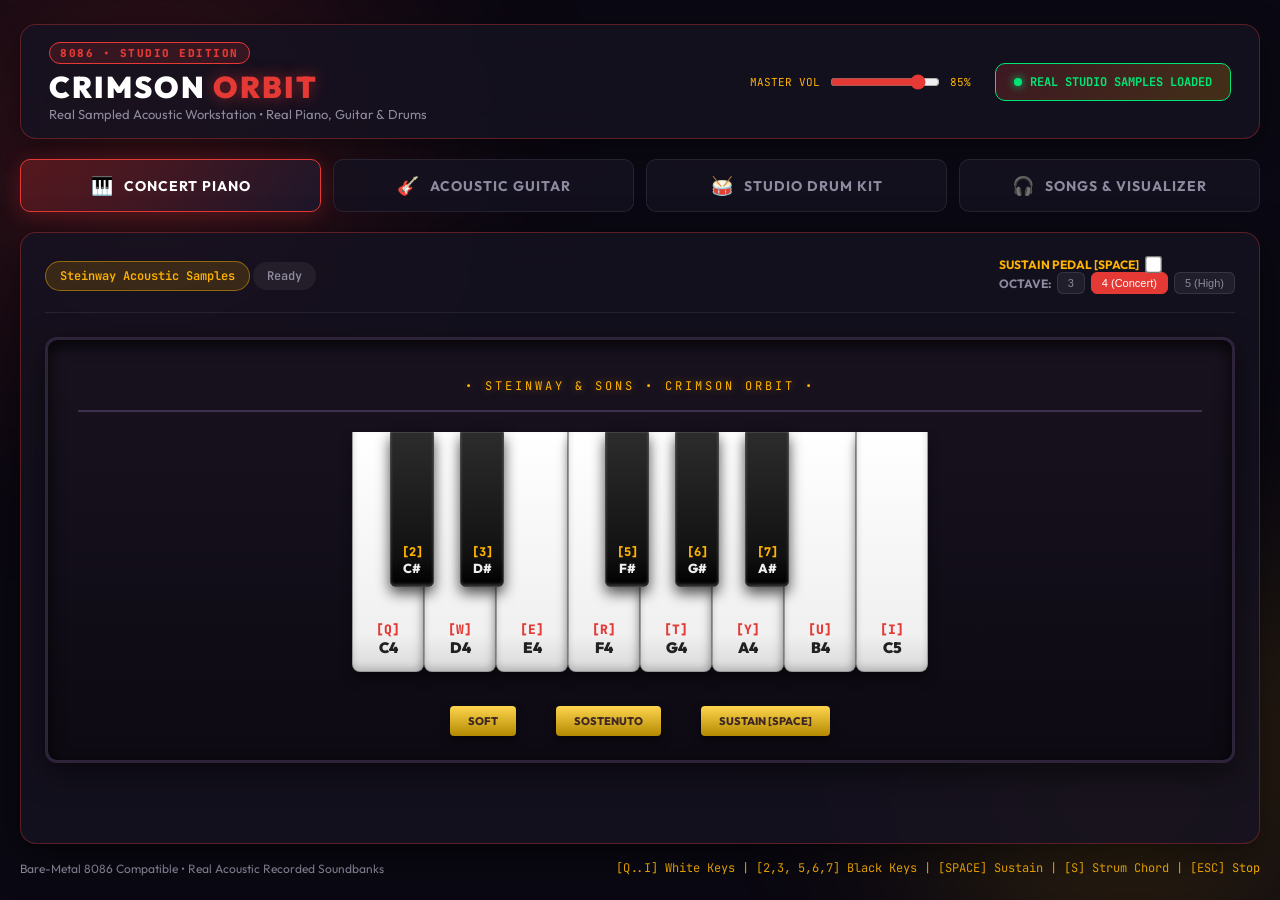
==== Builds/CrimsonOrbit_RealStudio_Standalone.html @ bcd60507 "Initial commit: Crimson Orbit Musical Band (emu8086 + Real Sound Studio)" ====
<!DOCTYPE html>
<html lang="en">
<head>
    <meta charset="UTF-8">
    <meta name="viewport" content="width=device-width, initial-scale=1.0">
    <title>CRIMSON ORBIT :: Real Studio Audio Workstation</title>
    <meta name="description" content="Bare-Metal 8086 & Studio Acoustic Workstation featuring real recorded piano, acoustic guitar, and drum kit samples.">
    <!-- Google Fonts -->
    <link rel="preconnect" href="https://fonts.googleapis.com">
    <link rel="preconnect" href="https://fonts.gstatic.com" crossorigin>
    <link href="https://fonts.googleapis.com/css2?family=Outfit:wght@300;400;600;700;900&family=JetBrains+Mono:wght@400;600;800&display=swap" rel="stylesheet">
    <style>
/* ==============================================================================
   CRIMSON ORBIT :: STUDIO WORKSTATION CSS
   Rich Glassmorphism, 3D Instrument Physics, Dynamic Animations
   ============================================================================== */

:root {
    --bg-main: #0a0812;
    --bg-card: rgba(22, 18, 32, 0.85);
    --bg-card-hover: rgba(30, 24, 44, 0.95);
    --border-color: rgba(229, 57, 53, 0.35);
    --border-gold: rgba(255, 179, 0, 0.45);
    --crimson: #e53935;
    --crimson-glow: rgba(229, 57, 53, 0.5);
    --gold: #ffb300;
    --gold-glow: rgba(255, 179, 0, 0.45);
    --cyan: #00e5ff;
    --text-main: #f5f5f7;
    --text-muted: #8e8a9f;
    --radius-lg: 16px;
    --radius-md: 10px;
    --radius-sm: 6px;
    --font-ui: 'Outfit', -apple-system, BlinkMacSystemFont, sans-serif;
    --font-mono: 'JetBrains Mono', monospace;
}

* {
    margin: 0;
    padding: 0;
    box-sizing: border-box;
    -webkit-user-select: none;
    user-select: none;
}

body {
    background-color: var(--bg-main);
    color: var(--text-main);
    font-family: var(--font-ui);
    min-height: 100vh;
    overflow-x: hidden;
    position: relative;
}

/* Ambient Background Glows */
.ambient-glow {
    position: fixed;
    border-radius: 50%;
    filter: blur(120px);
    pointer-events: none;
    z-index: 0;
    opacity: 0.35;
}
.glow-1 {
    width: 600px;
    height: 600px;
    background: radial-gradient(circle, #e53935, transparent 70%);
    top: -150px;
    left: -150px;
}
.glow-2 {
    width: 500px;
    height: 500px;
    background: radial-gradient(circle, #ffb300, transparent 70%);
    bottom: -100px;
    right: -100px;
}

/* Main Container */
.app-container {
    position: relative;
    z-index: 1;
    max-width: 1280px;
    margin: 0 auto;
    padding: 24px 20px;
    display: flex;
    flex-direction: column;
    min-height: 100vh;
}

/* Header */
.studio-header {
    display: flex;
    justify-content: space-between;
    align-items: center;
    background: var(--bg-card);
    backdrop-filter: blur(16px);
    border: 1px solid var(--border-color);
    border-radius: var(--radius-lg);
    padding: 16px 28px;
    box-shadow: 0 8px 32px rgba(0, 0, 0, 0.4);
    margin-bottom: 20px;
}

.brand-badge {
    display: inline-block;
    background: rgba(229, 57, 53, 0.15);
    color: var(--crimson);
    border: 1px solid var(--crimson);
    font-family: var(--font-mono);
    font-size: 11px;
    font-weight: 800;
    padding: 3px 10px;
    border-radius: 20px;
    letter-spacing: 1.5px;
    margin-bottom: 4px;
}

.main-title {
    font-size: 30px;
    font-weight: 900;
    letter-spacing: 2px;
    color: #fff;
}

.accent-title {
    color: var(--crimson);
    text-shadow: 0 0 15px var(--crimson-glow);
}

.subtitle {
    font-size: 13px;
    color: var(--text-muted);
    font-weight: 400;
}

.header-controls {
    display: flex;
    align-items: center;
    gap: 24px;
}

.volume-control {
    display: flex;
    align-items: center;
    gap: 10px;
    font-family: var(--font-mono);
    font-size: 11px;
    color: var(--gold);
}

.volume-control input[type="range"] {
    accent-color: var(--crimson);
    cursor: pointer;
    width: 110px;
}

.init-audio-btn {
    background: linear-gradient(135deg, rgba(229,57,53,0.2), rgba(255,179,0,0.2));
    border: 1px solid var(--gold);
    color: var(--gold);
    padding: 10px 18px;
    border-radius: var(--radius-md);
    font-family: var(--font-mono);
    font-size: 12px;
    font-weight: 700;
    cursor: pointer;
    display: flex;
    align-items: center;
    gap: 8px;
    transition: all 0.2s ease;
}

.init-audio-btn:hover {
    background: var(--gold);
    color: #000;
    box-shadow: 0 0 15px var(--gold-glow);
}

.btn-dot {
    width: 8px;
    height: 8px;
    border-radius: 50%;
    background: #00e676;
    box-shadow: 0 0 8px #00e676;
}

/* Nav Tabs */
.instrument-nav {
    display: flex;
    gap: 12px;
    margin-bottom: 20px;
}

.nav-tab {
    flex: 1;
    background: var(--bg-card);
    backdrop-filter: blur(12px);
    border: 1px solid rgba(255, 255, 255, 0.08);
    border-radius: var(--radius-md);
    padding: 14px 16px;
    color: var(--text-muted);
    font-family: var(--font-ui);
    font-size: 14px;
    font-weight: 700;
    letter-spacing: 1px;
    cursor: pointer;
    display: flex;
    align-items: center;
    justify-content: center;
    gap: 10px;
    transition: all 0.25s cubic-bezier(0.2, 0.8, 0.2, 1);
}

.nav-tab:hover {
    background: var(--bg-card-hover);
    color: #fff;
    border-color: rgba(229, 57, 53, 0.4);
    transform: translateY(-2px);
}

.nav-tab.active {
    background: linear-gradient(135deg, rgba(229, 57, 53, 0.25), rgba(30, 24, 44, 0.9));
    color: #fff;
    border-color: var(--crimson);
    box-shadow: 0 4px 20px rgba(229, 57, 53, 0.25);
}

.tab-icon {
    font-size: 18px;
}

/* Viewport Stage */
.viewport-stage {
    flex: 1;
    background: var(--bg-card);
    backdrop-filter: blur(20px);
    border: 1px solid var(--border-color);
    border-radius: var(--radius-lg);
    padding: 24px;
    box-shadow: 0 12px 40px rgba(0, 0, 0, 0.5);
    display: flex;
    flex-direction: column;
}

.instrument-view {
    display: none;
    flex-direction: column;
    height: 100%;
    animation: fadeIn 0.3s ease;
}

.instrument-view.active {
    display: flex;
}

@keyframes fadeIn {
    from { opacity: 0; transform: translateY(6px); }
    to { opacity: 1; transform: translateY(0); }
}

/* Toolbars */
.instrument-toolbar {
    display: flex;
    justify-content: space-between;
    align-items: center;
    padding-bottom: 18px;
    border-bottom: 1px solid rgba(255, 255, 255, 0.08);
    margin-bottom: 24px;
}

.badge {
    display: inline-block;
    padding: 6px 14px;
    border-radius: 20px;
    font-size: 12px;
    font-weight: 600;
    font-family: var(--font-mono);
    background: rgba(255, 255, 255, 0.06);
    color: var(--text-muted);
}

.badge-accent {
    background: rgba(255, 179, 0, 0.15);
    color: var(--gold);
    border: 1px solid var(--border-gold);
}

.toggle-wrap {
    display: flex;
    align-items: center;
    gap: 8px;
    font-size: 12px;
    font-weight: 700;
    color: var(--gold);
    cursor: pointer;
}

.custom-toggle {
    accent-color: var(--gold);
    transform: scale(1.3);
    cursor: pointer;
}

.octave-selector {
    display: flex;
    align-items: center;
    gap: 6px;
    font-size: 12px;
    font-weight: 700;
    color: var(--text-muted);
}

.oct-btn {
    background: rgba(255, 255, 255, 0.06);
    border: 1px solid rgba(255, 255, 255, 0.1);
    color: var(--text-muted);
    padding: 4px 10px;
    border-radius: var(--radius-sm);
    font-size: 11px;
    cursor: pointer;
    transition: all 0.2s;
}

.oct-btn.active {
    background: var(--crimson);
    color: #fff;
    border-color: var(--crimson);
}

/* ==============================================================================
   1. CONCERT GRAND PIANO
   ============================================================================== */
.piano-chassis {
    background: linear-gradient(180deg, #18121f 0%, #0d0a13 100%);
    border: 3px solid #2d243a;
    border-radius: 12px;
    padding: 24px 30px;
    box-shadow: inset 0 6px 16px rgba(0, 0, 0, 0.8), 0 10px 30px rgba(0, 0, 0, 0.5);
    position: relative;
}

.fallboard {
    text-align: center;
    padding: 10px 0 16px 0;
    border-bottom: 2px solid #3d314e;
    margin-bottom: 20px;
}

.gold-crest {
    font-family: var(--font-mono);
    color: var(--gold);
    font-size: 12px;
    letter-spacing: 3px;
    text-shadow: 0 0 10px var(--gold-glow);
}

.keys-bed {
    position: relative;
    display: flex;
    justify-content: center;
    height: 250px;
    padding-bottom: 10px;
}

/* White Keys */
.white-key {
    flex: 1;
    max-width: 72px;
    height: 100%;
    background: linear-gradient(180deg, #ffffff 0%, #f0f0f0 85%, #d9d9d9 100%);
    border: 1px solid #999;
    border-top: none;
    border-radius: 0 0 8px 8px;
    box-shadow: 0 8px 12px rgba(0, 0, 0, 0.4), inset 0 -4px 6px rgba(0,0,0,0.15);
    cursor: pointer;
    position: relative;
    display: flex;
    flex-direction: column;
    justify-content: flex-end;
    align-items: center;
    padding-bottom: 14px;
    transition: transform 0.05s ease, background 0.05s ease, box-shadow 0.05s ease;
    z-index: 1;
}

.white-key:hover {
    background: linear-gradient(180deg, #fff 0%, #fff0f0 100%);
}

.white-key.active, .white-key:active {
    background: linear-gradient(180deg, #ffcdd2 0%, #ef5350 100%);
    box-shadow: 0 2px 4px rgba(0, 0, 0, 0.5), inset 0 2px 8px rgba(0, 0, 0, 0.3);
    transform: translateY(4px);
}

.key-hint {
    font-family: var(--font-mono);
    font-size: 13px;
    font-weight: 800;
    color: var(--crimson);
}

.key-name {
    font-family: var(--font-ui);
    font-size: 15px;
    font-weight: 900;
    color: #212121;
}

/* Black Keys */
.black-key {
    position: absolute;
    width: 44px;
    height: 155px;
    background: linear-gradient(180deg, #2c2c2c 0%, #111111 80%, #000000 100%);
    border: 1px solid #444;
    border-radius: 0 0 5px 5px;
    box-shadow: 0 6px 14px rgba(0, 0, 0, 0.7), inset 0 -2px 3px rgba(255, 255, 255, 0.2);
    cursor: pointer;
    z-index: 2;
    display: flex;
    flex-direction: column;
    justify-content: flex-end;
    align-items: center;
    padding-bottom: 10px;
    transition: transform 0.05s ease, background 0.05s ease;
}

.black-key:hover {
    background: linear-gradient(180deg, #444 0%, #1a1a1a 100%);
}

.black-key.active, .black-key:active {
    background: linear-gradient(180deg, #ffb300 0%, #ff8f00 100%);
    box-shadow: 0 2px 5px rgba(0, 0, 0, 0.8), inset 0 1px 4px rgba(0, 0, 0, 0.5);
    transform: translateY(4px);
}

.black-key.active .bkey-hint,
.black-key.active .bkey-name {
    color: #000;
}

.bkey-hint {
    font-family: var(--font-mono);
    font-size: 12px;
    font-weight: 800;
    color: var(--gold);
}

.bkey-name {
    font-family: var(--font-ui);
    font-size: 13px;
    font-weight: 800;
    color: #eee;
}

/* Absolute positions for 5 black keys */
.bkey-c4s { left: calc(50% - 250px); }
.bkey-d4s { left: calc(50% - 180px); }
.bkey-f4s { left: calc(50% - 35px); }
.bkey-g4s { left: calc(50% + 35px); }
.bkey-a4s { left: calc(50% + 105px); }

.piano-pedals-bar {
    display: flex;
    justify-content: center;
    gap: 40px;
    margin-top: 24px;
}

.pedal {
    background: linear-gradient(180deg, #ffd54f 0%, #b28900 100%);
    border-radius: 4px;
    padding: 8px 18px;
    font-size: 11px;
    font-weight: 800;
    color: #3e2723;
    box-shadow: 0 4px 10px rgba(0, 0, 0, 0.5);
    cursor: pointer;
}

.pedal.active {
    box-shadow: 0 0 15px var(--gold-glow);
    background: #ffecb3;
}

/* ==============================================================================
   2. ACOUSTIC GUITAR
   ============================================================================== */
.guitar-actions {
    display: flex;
    gap: 10px;
}

.strum-btn {
    background: rgba(229, 57, 53, 0.15);
    border: 1px solid var(--crimson);
    color: #fff;
    padding: 8px 14px;
    border-radius: var(--radius-sm);
    font-family: var(--font-mono);
    font-size: 11px;
    font-weight: 700;
    cursor: pointer;
    transition: all 0.2s;
}

.strum-btn:hover {
    background: var(--crimson);
    box-shadow: 0 0 12px var(--crimson-glow);
}

.guitar-fretboard-stage {
    background: #1c1410;
    border: 3px solid #3d2b1f;
    border-radius: 12px;
    padding: 30px;
    position: relative;
    box-shadow: inset 0 4px 20px rgba(0, 0, 0, 0.9);
    min-height: 280px;
    display: flex;
    align-items: center;
    overflow: hidden;
}

.guitar-body-silhouette {
    position: absolute;
    right: -40px;
    width: 320px;
    height: 320px;
    border-radius: 50%;
    background: radial-gradient(circle, #4a2810 0%, #201006 80%);
    opacity: 0.6;
    display: flex;
    align-items: center;
    justify-content: center;
}

.soundhole {
    width: 140px;
    height: 140px;
    background: #000;
    border-radius: 50%;
    border: 6px solid #8d5b2c;
    box-shadow: inset 0 0 25px #000;
}

.fretboard {
    position: relative;
    width: 100%;
    height: 220px;
    background: linear-gradient(180deg, #2b1d14 0%, #1a100a 100%);
    border: 2px solid #543926;
    border-radius: 6px;
    display: flex;
    flex-direction: column;
    justify-content: space-around;
    padding: 10px 0;
}

.nut {
    position: absolute;
    left: 0;
    top: 0;
    bottom: 0;
    width: 12px;
    background: #fdf5e6;
    border-right: 2px solid #9e9e9e;
    box-shadow: 2px 0 6px rgba(0,0,0,0.5);
}

.fret-wire {
    position: absolute;
    top: 0;
    bottom: 0;
    width: 2px;
    background: #9e9e9e;
    box-shadow: 1px 0 3px rgba(0, 0, 0, 0.8);
}
.fw-1 { left: 8%; }
.fw-2 { left: 16%; }
.fw-3 { left: 24%; }
.fw-4 { left: 32%; }
.fw-5 { left: 40%; }
.fw-6 { left: 48%; }
.fw-7 { left: 56%; }
.fw-8 { left: 64%; }
.fw-9 { left: 72%; }
.fw-10 { left: 80%; }
.fw-11 { left: 88%; }
.fw-12 { left: 96%; }

.fret-dot {
    position: absolute;
    width: 10px;
    height: 10px;
    background: #efebe9;
    border-radius: 50%;
    top: calc(50% - 5px);
    left: -5px;
    box-shadow: inset 0 1px 2px rgba(0,0,0,0.4);
}
.double-top { top: 30%; }
.double-bot { top: 70%; }

.string-lane {
    position: relative;
    height: 28px;
    display: flex;
    align-items: center;
    cursor: pointer;
    z-index: 10;
    padding-left: 20px;
}

.string-lane:hover .string-wire {
    box-shadow: 0 0 12px var(--gold);
}

.string-wire {
    position: absolute;
    left: 0;
    right: 0;
    height: 2px;
    background: #e0e0e0;
    box-shadow: 0 1px 3px rgba(0, 0, 0, 0.9);
    transition: transform 0.05s ease;
}

.wire-treble { height: 1.5px; background: #fff; }
.wire-mid { height: 2.2px; background: #d7ccc8; }
.wire-wound { height: 3px; background: #bcaaa4; }
.wire-wound-heavy { height: 4px; background: #a1887f; }

.string-label {
    position: relative;
    z-index: 2;
    background: rgba(0, 0, 0, 0.7);
    padding: 2px 8px;
    border-radius: 4px;
    font-family: var(--font-mono);
    font-size: 11px;
    font-weight: 700;
    color: var(--gold);
    pointer-events: none;
}

.string-lane.vibrating .string-wire {
    animation: stringVibrate 0.1s infinite alternate ease-in-out;
    background: var(--gold);
    box-shadow: 0 0 10px var(--gold-glow);
}

@keyframes stringVibrate {
    from { transform: translateY(-2px); }
    to { transform: translateY(2px); }
}

/* ==============================================================================
   3. STUDIO DRUM KIT
   ============================================================================== */
.drum-stage {
    display: grid;
    grid-template-columns: repeat(3, 1fr);
    grid-template-rows: 150px 180px;
    gap: 20px;
    padding: 10px 0;
}

.drum-pad {
    background: #191624;
    border: 2px solid #332b45;
    border-radius: var(--radius-lg);
    display: flex;
    flex-direction: column;
    align-items: center;
    justify-content: center;
    cursor: pointer;
    position: relative;
    box-shadow: 0 8px 24px rgba(0, 0, 0, 0.4);
    transition: transform 0.05s ease, border-color 0.1s ease;
}

.drum-pad:hover {
    border-color: var(--crimson);
    transform: translateY(-2px);
}

.drum-pad.hit {
    transform: scale(0.96);
    border-color: var(--gold);
    box-shadow: 0 0 25px var(--gold-glow);
}

.cymbal-disc {
    width: 100px;
    height: 100px;
    border-radius: 50%;
    background: radial-gradient(circle, #ffecb3 0%, #ffa000 60%, #8c5b00 100%);
    box-shadow: 0 6px 14px rgba(0, 0, 0, 0.6);
    display: flex;
    align-items: center;
    justify-content: center;
    border: 2px solid #ffd54f;
}

.hihat-pair {
    width: 90px;
    height: 90px;
    border-radius: 50%;
    background: radial-gradient(circle, #e0f7fa 0%, #00acc1 70%, #006064 100%);
    box-shadow: 0 6px 14px rgba(0, 0, 0, 0.6);
    display: flex;
    align-items: center;
    justify-content: center;
    border: 2px solid #80deea;
}

.cymbal-bell {
    width: 22px;
    height: 22px;
    border-radius: 50%;
    background: #fff;
    box-shadow: inset 0 1px 3px rgba(0,0,0,0.5);
}

.drumhead {
    width: 105px;
    height: 105px;
    border-radius: 50%;
    background: radial-gradient(circle, #ffffff 0%, #e0e0e0 70%, #9e9e9e 100%);
    border: 5px solid #424242;
    box-shadow: inset 0 0 15px rgba(0,0,0,0.3);
    display: flex;
    align-items: center;
    justify-content: center;
}

.drumhead-center {
    width: 32px;
    height: 32px;
    border-radius: 50%;
    background: #b0bec5;
}

.snare-head {
    border: 5px solid #d32f2f;
}

.kick-drum {
    grid-column: 2;
    grid-row: 2;
}

.kick-front-head {
    width: 140px;
    height: 140px;
    border-radius: 50%;
    background: radial-gradient(circle, #212121 0%, #000 100%);
    border: 6px solid #e53935;
    box-shadow: 0 8px 25px rgba(229, 57, 53, 0.4), inset 0 0 20px #000;
    display: flex;
    align-items: center;
    justify-content: center;
}

.kick-crest {
    text-align: center;
}

.crest-title {
    display: block;
    font-weight: 900;
    font-size: 13px;
    letter-spacing: 1px;
    color: var(--crimson);
}

.crest-sub {
    font-size: 9px;
    font-family: var(--font-mono);
    color: var(--gold);
}

.pad-caption {
    margin-top: 10px;
    font-family: var(--font-mono);
    font-size: 12px;
    font-weight: 800;
    color: #fff;
}

/* ==============================================================================
   4. SONGS & VISUALIZER
   ============================================================================== */
.songs-grid-layout {
    display: grid;
    grid-template-columns: 1fr 1.2fr;
    gap: 24px;
    height: 100%;
}

.jukebox-panel, .visualizer-panel {
    background: rgba(14, 11, 20, 0.75);
    border: 1px solid rgba(255, 255, 255, 0.08);
    border-radius: var(--radius-md);
    padding: 20px;
    display: flex;
    flex-direction: column;
}

.panel-heading {
    font-size: 18px;
    font-weight: 800;
    color: #fff;
    margin-bottom: 4px;
}

.panel-sub {
    font-size: 12px;
    color: var(--text-muted);
    margin-bottom: 14px;
}

.panel-subheading {
    font-size: 12px;
    font-family: var(--font-mono);
    color: var(--gold);
    margin: 14px 0 8px 0;
}

.song-buttons-list {
    display: flex;
    flex-direction: column;
    gap: 8px;
}

.song-btn {
    background: rgba(255, 255, 255, 0.04);
    border: 1px solid rgba(255, 255, 255, 0.08);
    border-radius: var(--radius-sm);
    padding: 10px 14px;
    display: flex;
    align-items: center;
    cursor: pointer;
    transition: all 0.2s;
    color: var(--text-main);
}

.song-btn:hover {
    background: rgba(229, 57, 53, 0.15);
    border-color: var(--crimson);
}

.song-btn.active {
    background: linear-gradient(90deg, rgba(229, 57, 53, 0.3), transparent);
    border-color: var(--crimson);
}

.song-num {
    font-family: var(--font-mono);
    font-weight: 800;
    color: var(--crimson);
    width: 24px;
}

.song-title-text {
    flex: 1;
    font-weight: 600;
    font-size: 13px;
    text-align: left;
}

.song-tempo {
    font-family: var(--font-mono);
    font-size: 11px;
    color: var(--text-muted);
}

.style-choice-group {
    display: flex;
    gap: 8px;
}

.style-btn {
    flex: 1;
    background: rgba(255, 255, 255, 0.05);
    border: 1px solid rgba(255, 255, 255, 0.1);
    color: var(--text-muted);
    padding: 8px 10px;
    border-radius: var(--radius-sm);
    font-size: 11px;
    font-weight: 700;
    cursor: pointer;
    transition: all 0.2s;
}

.style-btn.active {
    background: var(--gold);
    color: #000;
    border-color: var(--gold);
    box-shadow: 0 0 10px var(--gold-glow);
}

.transport-bar {
    display: flex;
    gap: 12px;
    margin-top: 20px;
}

.transport-btn {
    flex: 1;
    padding: 12px;
    border-radius: var(--radius-sm);
    font-weight: 800;
    font-size: 13px;
    cursor: pointer;
    border: none;
    transition: all 0.2s;
}

.play-btn {
    background: linear-gradient(135deg, #00e676, #00b0ff);
    color: #000;
}

.play-btn:hover {
    box-shadow: 0 0 15px rgba(0, 230, 118, 0.5);
    transform: translateY(-1px);
}

.stop-btn {
    background: rgba(229, 57, 53, 0.2);
    border: 1px solid var(--crimson);
    color: var(--crimson);
}

.stop-btn:hover {
    background: var(--crimson);
    color: #fff;
}

/* Visualizer Canvas & Stats */
.vis-header {
    display: flex;
    justify-content: space-between;
    align-items: center;
    margin-bottom: 14px;
}

#spectrumCanvas {
    width: 100%;
    height: 220px;
    background: #09070e;
    border: 1px solid rgba(255, 255, 255, 0.08);
    border-radius: var(--radius-sm);
    display: block;
}

.vis-hud-stats {
    display: flex;
    gap: 12px;
    margin-top: 14px;
}

.stat-card {
    flex: 1;
    background: rgba(255, 255, 255, 0.03);
    border: 1px solid rgba(255, 255, 255, 0.06);
    border-radius: var(--radius-sm);
    padding: 8px 12px;
}

.stat-label {
    display: block;
    font-family: var(--font-mono);
    font-size: 10px;
    color: var(--text-muted);
}

.stat-val {
    font-family: var(--font-mono);
    font-size: 14px;
    font-weight: 800;
    color: var(--gold);
}

/* Footer */
.studio-footer {
    display: flex;
    justify-content: space-between;
    align-items: center;
    padding-top: 16px;
    margin-top: auto;
    font-size: 12px;
    color: var(--text-muted);
}

.foot-keys-guide {
    font-family: var(--font-mono);
    color: var(--gold);
}

/* Responsive */
@media (max-width: 900px) {
    .songs-grid-layout {
        grid-template-columns: 1fr;
    }
    .drum-stage {
        grid-template-columns: repeat(2, 1fr);
        grid-template-rows: auto;
    }
}

</style>
</head>
<body>
    <!-- Background Ambient Glow -->
    <div class="ambient-glow glow-1"></div>
    <div class="ambient-glow glow-2"></div>

    <div class="app-container">
        <!-- Header -->
        <header class="studio-header">
            <div class="logo-area">
                <div class="brand-badge">8086 &bull; STUDIO EDITION</div>
                <h1 class="main-title">CRIMSON <span class="accent-title">ORBIT</span></h1>
                <p class="subtitle">Real Sampled Acoustic Workstation &bull; Real Piano, Guitar & Drums</p>
            </div>
            <div class="header-controls">
                <div class="volume-control">
                    <label for="masterVolume">MASTER VOL</label>
                    <input type="range" id="masterVolume" min="0" max="100" value="85">
                    <span id="volValue">85%</span>
                </div>
                <button id="audioInitBtn" class="init-audio-btn">
                    <span class="btn-dot"></span> AUDIO ENGINE READY
                </button>
            </div>
        </header>

        <!-- Navigation Tabs -->
        <nav class="instrument-nav" role="tablist">
            <button class="nav-tab active" data-tab="piano" id="tab-piano">
                <span class="tab-icon">&#127929;</span>
                <span class="tab-label">CONCERT PIANO</span>
            </button>
            <button class="nav-tab" data-tab="guitar" id="tab-guitar">
                <span class="tab-icon">&#127928;</span>
                <span class="tab-label">ACOUSTIC GUITAR</span>
            </button>
            <button class="nav-tab" data-tab="drums" id="tab-drums">
                <span class="tab-icon">&#129345;</span>
                <span class="tab-label">STUDIO DRUM KIT</span>
            </button>
            <button class="nav-tab" data-tab="songs" id="tab-songs">
                <span class="tab-icon">&#127911;</span>
                <span class="tab-label">SONGS & VISUALIZER</span>
            </button>
        </nav>

        <!-- Main Workspace Viewports -->
        <main class="viewport-stage">
            <!-- 1. PIANO VIEWPORT -->
            <section id="view-piano" class="instrument-view active">
                <div class="instrument-toolbar">
                    <div class="mode-badges">
                        <span class="badge badge-accent">Steinway Acoustic Samples</span>
                        <span class="badge" id="pianoNoteBadge">Ready</span>
                    </div>
                    <div class="piano-actions">
                        <div class="toggle-wrap">
                            <label for="sustainToggle">SUSTAIN PEDAL [SPACE]</label>
                            <input type="checkbox" id="sustainToggle" class="custom-toggle">
                        </div>
                        <div class="octave-selector">
                            <span>OCTAVE:</span>
                            <button class="oct-btn" data-oct="3">3</button>
                            <button class="oct-btn active" data-oct="4">4 (Concert)</button>
                            <button class="oct-btn" data-oct="5">5 (High)</button>
                        </div>
                    </div>
                </div>

                <!-- 3D Concert Piano Interface -->
                <div class="piano-chassis">
                    <div class="fallboard">
                        <span class="gold-crest">&bull; STEINWAY &amp; SONS &bull; CRIMSON ORBIT &bull;</span>
                    </div>
                    <div class="keys-bed" id="pianoKeyboard">
                        <!-- White Keys -->
                        <div class="white-key" data-note="C4" data-key="Q">
                            <span class="key-hint">[Q]</span>
                            <span class="key-name">C4</span>
                        </div>
                        <div class="white-key" data-note="D4" data-key="W">
                            <span class="key-hint">[W]</span>
                            <span class="key-name">D4</span>
                        </div>
                        <div class="white-key" data-note="E4" data-key="E">
                            <span class="key-hint">[E]</span>
                            <span class="key-name">E4</span>
                        </div>
                        <div class="white-key" data-note="F4" data-key="R">
                            <span class="key-hint">[R]</span>
                            <span class="key-name">F4</span>
                        </div>
                        <div class="white-key" data-note="G4" data-key="T">
                            <span class="key-hint">[T]</span>
                            <span class="key-name">G4</span>
                        </div>
                        <div class="white-key" data-note="A4" data-key="Y">
                            <span class="key-hint">[Y]</span>
                            <span class="key-name">A4</span>
                        </div>
                        <div class="white-key" data-note="B4" data-key="U">
                            <span class="key-hint">[U]</span>
                            <span class="key-name">B4</span>
                        </div>
                        <div class="white-key" data-note="C5" data-key="I">
                            <span class="key-hint">[I]</span>
                            <span class="key-name">C5</span>
                        </div>

                        <!-- Black Keys (Overlaid Absolute) -->
                        <div class="black-key bkey-c4s" data-note="Cs4" data-key="2">
                            <span class="bkey-hint">[2]</span>
                            <span class="bkey-name">C#</span>
                        </div>
                        <div class="black-key bkey-d4s" data-note="Ds4" data-key="3">
                            <span class="bkey-hint">[3]</span>
                            <span class="bkey-name">D#</span>
                        </div>
                        <div class="black-key bkey-f4s" data-note="Fs4" data-key="5">
                            <span class="bkey-hint">[5]</span>
                            <span class="bkey-name">F#</span>
                        </div>
                        <div class="black-key bkey-g4s" data-note="Gs4" data-key="6">
                            <span class="bkey-hint">[6]</span>
                            <span class="bkey-name">G#</span>
                        </div>
                        <div class="black-key bkey-a4s" data-note="As4" data-key="7">
                            <span class="bkey-hint">[7]</span>
                            <span class="bkey-name">A#</span>
                        </div>
                    </div>
                    <div class="piano-pedals-bar">
                        <div class="pedal pedal-soft">SOFT</div>
                        <div class="pedal pedal-sostenuto">SOSTENUTO</div>
                        <div class="pedal pedal-sustain" id="visualSustainPedal">SUSTAIN [SPACE]</div>
                    </div>
                </div>
            </section>

            <!-- 2. GUITAR VIEWPORT -->
            <section id="view-guitar" class="instrument-view">
                <div class="instrument-toolbar">
                    <div class="mode-badges">
                        <span class="badge badge-accent">Martin Acoustic Recorded Samples</span>
                        <span class="badge" id="guitarStatusBadge">Ready</span>
                    </div>
                    <div class="guitar-actions">
                        <button class="strum-btn" id="btnStrumEm">STRUM E MINOR [S]</button>
                        <button class="strum-btn" id="btnStrumG">STRUM G MAJOR</button>
                        <button class="strum-btn" id="btnStrumC">STRUM C MAJOR</button>
                        <button class="strum-btn" id="btnStrumD">STRUM D MAJOR</button>
                    </div>
                </div>

                <!-- Photorealistic Guitar Fretboard -->
                <div class="guitar-fretboard-stage">
                    <div class="guitar-body-silhouette">
                        <div class="soundhole">
                            <div class="rosette"></div>
                        </div>
                    </div>
                    <div class="fretboard">
                        <div class="nut"></div>
                        <!-- Frets -->
                        <div class="fret-wire fw-1"></div>
                        <div class="fret-wire fw-2"></div>
                        <div class="fret-wire fw-3"><span class="fret-dot"></span></div>
                        <div class="fret-wire fw-4"></div>
                        <div class="fret-wire fw-5"><span class="fret-dot"></span></div>
                        <div class="fret-wire fw-6"></div>
                        <div class="fret-wire fw-7"><span class="fret-dot"></span></div>
                        <div class="fret-wire fw-8"></div>
                        <div class="fret-wire fw-9"><span class="fret-dot"></span></div>
                        <div class="fret-wire fw-10"></div>
                        <div class="fret-wire fw-11"></div>
                        <div class="fret-wire fw-12"><span class="fret-dot double-top"></span><span class="fret-dot double-bot"></span></div>

                        <!-- 6 Acoustic Strings -->
                        <div class="string-lane" data-string="1" data-note="E4" data-key="Q">
                            <div class="string-wire wire-treble"></div>
                            <span class="string-label">1 &bull; High E [Q] (329.6 Hz)</span>
                        </div>
                        <div class="string-lane" data-string="2" data-note="B3" data-key="W">
                            <div class="string-wire wire-treble"></div>
                            <span class="string-label">2 &bull; B [W] (246.9 Hz)</span>
                        </div>
                        <div class="string-lane" data-string="3" data-note="G3" data-key="E">
                            <div class="string-wire wire-mid"></div>
                            <span class="string-label">3 &bull; G [E] (196.0 Hz)</span>
                        </div>
                        <div class="string-lane" data-string="4" data-note="D3" data-key="R">
                            <div class="string-wire wire-wound"></div>
                            <span class="string-label">4 &bull; D [R] (146.8 Hz)</span>
                        </div>
                        <div class="string-lane" data-string="5" data-note="A2" data-key="T">
                            <div class="string-wire wire-wound-heavy"></div>
                            <span class="string-label">5 &bull; A [T] (110.0 Hz)</span>
                        </div>
                        <div class="string-lane" data-string="6" data-note="E2" data-key="Y">
                            <div class="string-wire wire-wound-heavy"></div>
                            <span class="string-label">6 &bull; Low E [Y] (82.4 Hz)</span>
                        </div>
                    </div>
                </div>
            </section>

            <!-- 3. DRUMS VIEWPORT -->
            <section id="view-drums" class="instrument-view">
                <div class="instrument-toolbar">
                    <div class="mode-badges">
                        <span class="badge badge-accent">Studio Acoustic Drum Kit</span>
                        <span class="badge" id="drumStatusBadge">Ready</span>
                    </div>
                    <div class="drum-info">
                        <span>Physical Velocity &bull; Multi-Layer Impact Audio</span>
                    </div>
                </div>

                <!-- 3D Stage Drum Kit Layout -->
                <div class="drum-stage">
                    <!-- Crash Cymbal -->
                    <div class="drum-pad cymbal-pad pad-crash" data-sound="crash" data-key="T">
                        <div class="cymbal-disc">
                            <div class="cymbal-bell"></div>
                        </div>
                        <span class="pad-caption">CRASH [T]</span>
                    </div>

                    <!-- Hi-Hat -->
                    <div class="drum-pad cymbal-pad pad-hihat" data-sound="hihat" data-key="E">
                        <div class="hihat-pair">
                            <div class="cymbal-bell"></div>
                        </div>
                        <span class="pad-caption">HI-HAT [E]</span>
                    </div>

                    <!-- Rack Tom 1 -->
                    <div class="drum-pad drum-shell pad-tom1" data-sound="tom1" data-key="R">
                        <div class="drumhead">
                            <div class="drumhead-center"></div>
                        </div>
                        <span class="pad-caption">HIGH TOM [R]</span>
                    </div>

                    <!-- Floor Tom 2 -->
                    <div class="drum-pad drum-shell pad-tom2" data-sound="tom2" data-key="U">
                        <div class="drumhead">
                            <div class="drumhead-center"></div>
                        </div>
                        <span class="pad-caption">LOW TOM [U]</span>
                    </div>

                    <!-- Snare Drum -->
                    <div class="drum-pad drum-shell pad-snare" data-sound="snare" data-key="W">
                        <div class="drumhead snare-head">
                            <div class="snare-strainer"></div>
                        </div>
                        <span class="pad-caption">SNARE [W]</span>
                    </div>

                    <!-- 22" Bass Kick Drum -->
                    <div class="drum-pad kick-drum pad-kick" data-sound="kick" data-key="Q">
                        <div class="kick-front-head">
                            <div class="kick-crest">
                                <span class="crest-title">CRIMSON ORBIT</span>
                                <span class="crest-sub">CUSTOM 22"</span>
                            </div>
                        </div>
                        <span class="pad-caption">KICK DRUM [Q]</span>
                    </div>
                </div>
            </section>

            <!-- 4. SONGS & VISUALIZER VIEWPORT -->
            <section id="view-songs" class="instrument-view">
                <div class="songs-grid-layout">
                    <!-- Left: Song Jukebox Selection -->
                    <div class="jukebox-panel">
                        <h2 class="panel-heading">SONG REPERTOIRE</h2>
                        <p class="panel-sub">Select a classical composition to play:</p>
                        <div class="song-buttons-list">
                            <button class="song-btn active" data-song="happyBirthday">
                                <span class="song-num">1</span>
                                <span class="song-title-text">Happy Birthday</span>
                                <span class="song-tempo">110 BPM</span>
                            </button>
                            <button class="song-btn" data-song="twinkleTwinkle">
                                <span class="song-num">2</span>
                                <span class="song-title-text">Twinkle Twinkle Little Star</span>
                                <span class="song-tempo">95 BPM</span>
                            </button>
                            <button class="song-btn" data-song="odeToJoy">
                                <span class="song-num">3</span>
                                <span class="song-title-text">Ode to Joy (Beethoven)</span>
                                <span class="song-tempo">120 BPM</span>
                            </button>
                            <button class="song-btn" data-song="jingleBells">
                                <span class="song-num">4</span>
                                <span class="song-title-text">Jingle Bells</span>
                                <span class="song-tempo">130 BPM</span>
                            </button>
                            <button class="song-btn" data-song="maryLamb">
                                <span class="song-num">5</span>
                                <span class="song-title-text">Mary Had a Little Lamb</span>
                                <span class="song-tempo">105 BPM</span>
                            </button>
                            <button class="song-btn" data-song="londonBridge">
                                <span class="song-num">6</span>
                                <span class="song-title-text">London Bridge Is Falling Down</span>
                                <span class="song-tempo">115 BPM</span>
                            </button>
                        </div>

                        <!-- Style Choice -->
                        <h3 class="panel-subheading">SELECT INSTRUMENT STYLE:</h3>
                        <div class="style-choice-group">
                            <button class="style-btn active" data-style="piano">&#127929; Real Grand Piano</button>
                            <button class="style-btn" data-style="guitar">&#127928; Real Acoustic Guitar</button>
                            <button class="style-btn" data-style="drums">&#129345; Studio Drums Groove</button>
                        </div>

                        <!-- Transport Controls -->
                        <div class="transport-bar">
                            <button id="btnPlaySong" class="transport-btn play-btn">&#9658; PLAY</button>
                            <button id="btnStopSong" class="transport-btn stop-btn">&#9632; STOP [ESC]</button>
                        </div>
                    </div>

                    <!-- Right: Audio Spectrum Visualizer -->
                    <div class="visualizer-panel">
                        <div class="vis-header">
                            <h2 class="panel-heading">REAL-TIME SPECTRUM EQUALIZER</h2>
                            <span class="badge" id="visLiveHz">0 Hz &bull; Idle</span>
                        </div>
                        <canvas id="spectrumCanvas" width="600" height="260"></canvas>
                        <div class="vis-hud-stats">
                            <div class="stat-card">
                                <span class="stat-label">NOTE PLAYING</span>
                                <span class="stat-val" id="statNoteName">--</span>
                            </div>
                            <div class="stat-card">
                                <span class="stat-label">HERTZ (Hz)</span>
                                <span class="stat-val" id="statHz">--</span>
                            </div>
                            <div class="stat-card">
                                <span class="stat-label">AUDIO ENGINE</span>
                                <span class="stat-val" id="statEngine">WebAudio PCM 44.1kHz</span>
                            </div>
                        </div>
                    </div>
                </div>
            </section>
        </main>

        <!-- Footer -->
        <footer class="studio-footer">
            <div class="foot-left">
                <span>Bare-Metal 8086 Compatible &bull; Real Acoustic Recorded Soundbanks</span>
            </div>
            <div class="foot-keys-guide">
                <span>[Q..I] White Keys | [2,3, 5,6,7] Black Keys | [SPACE] Sustain | [S] Strum Chord | [ESC] Stop</span>
            </div>
        </footer>
    </div>

    <!-- Script -->
    <script>
/* ==============================================================================
   CRIMSON ORBIT :: STUDIO WORKSTATION JAVASCRIPT
   Web Audio API & Real Sampled Instrument Engine (Piano, Guitar, Drums)
   ============================================================================== */

class AudioEngine {
    constructor() {
        this.ctx = null;
        this.masterGain = null;
        this.analyser = null;
        this.buffers = {};
        this.isLoaded = false;
        this.sustainPedal = false;
        this.currentOctave = 4;
        this.currentSongTimer = null;
        this.isPlayingSong = false;
        this.selectedSong = 'happyBirthday';
        this.selectedStyle = 'piano';

        // Sample Library Mapping
        this.sampleUrls = {"drum_crash": "[data-uri]", "drum_hihat": "[data-uri]", "drum_kick": "[data-uri]", "drum_snare": "[data-uri]", "drum_tom1": "[data-uri]", "drum_tom2": "[data-uri]", "guitar_5": "[data-uri]", "guitar_2": "[data-uri]", "guitar_4": "[data-uri]", "guitar_6": "[data-uri]", "guitar_1": "[data-uri]", "guitar_3": "[data-uri]", "chord_em": "[data-uri]", "chord_d": "[data-uri]", "chord_g": "[data-uri]", "chord_c": "[data-uri]", "piano_A4": "[data-uri]", "piano_As4": "[data-uri]", "piano_B4": "[data-uri]", "piano_C4": "[data-uri]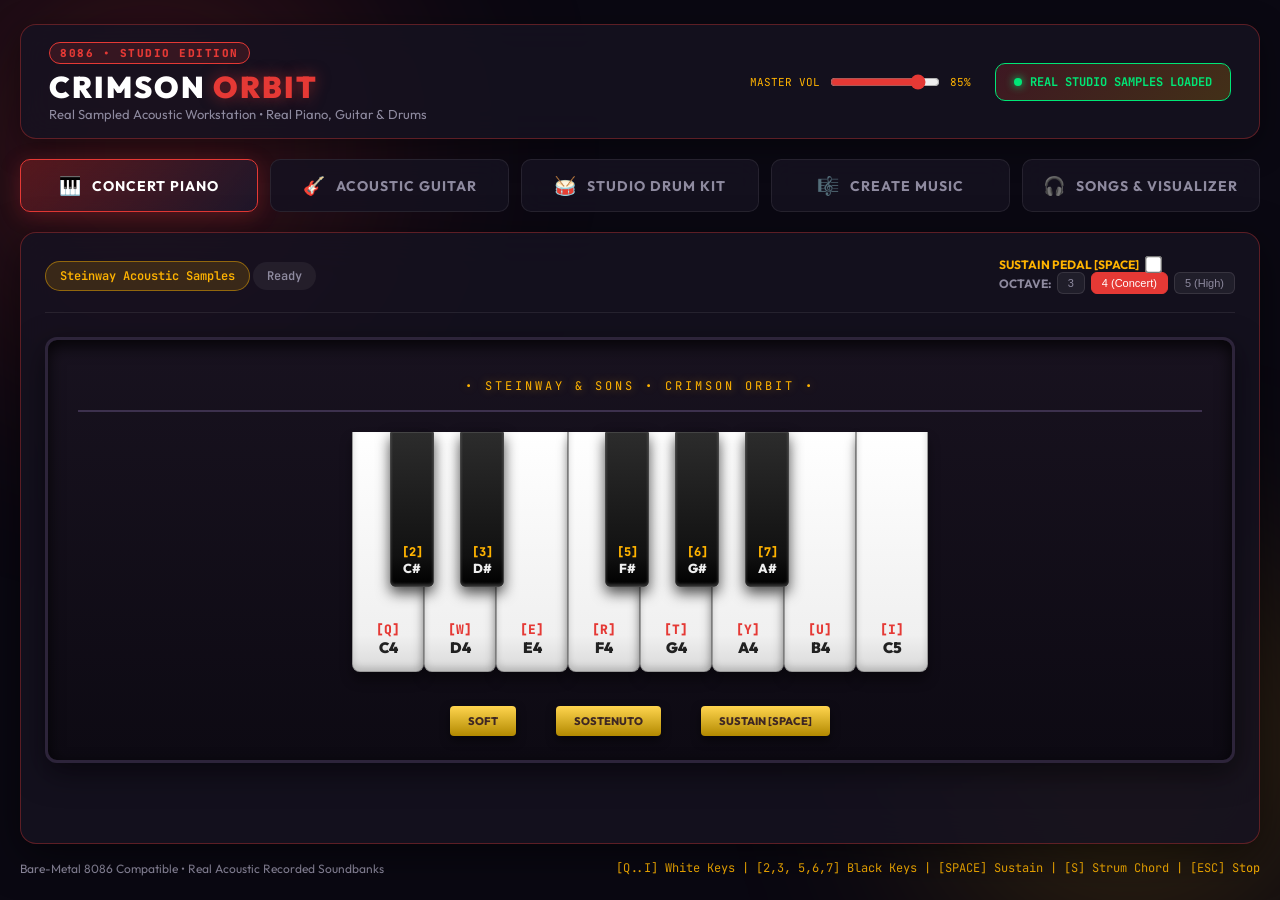
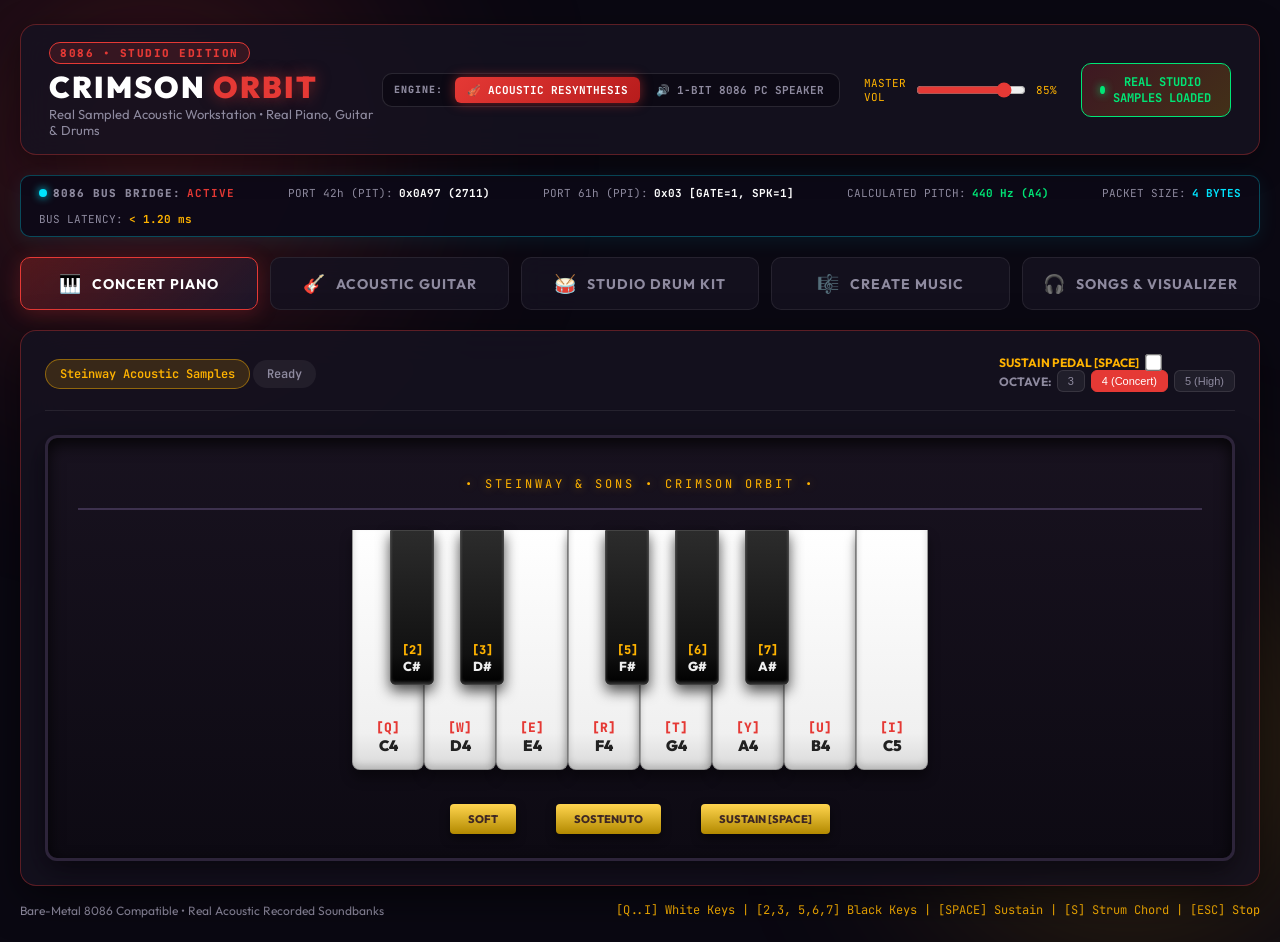
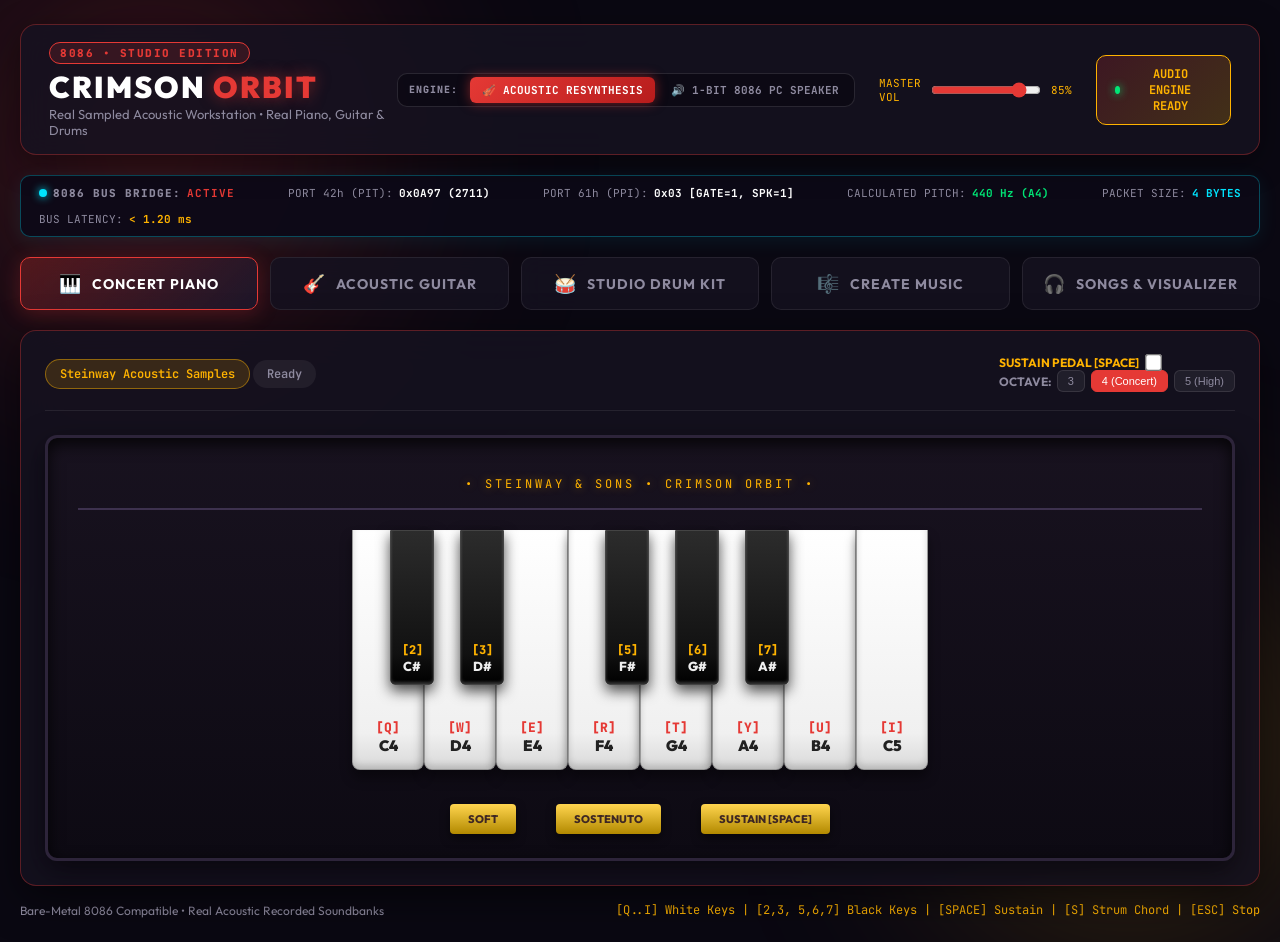
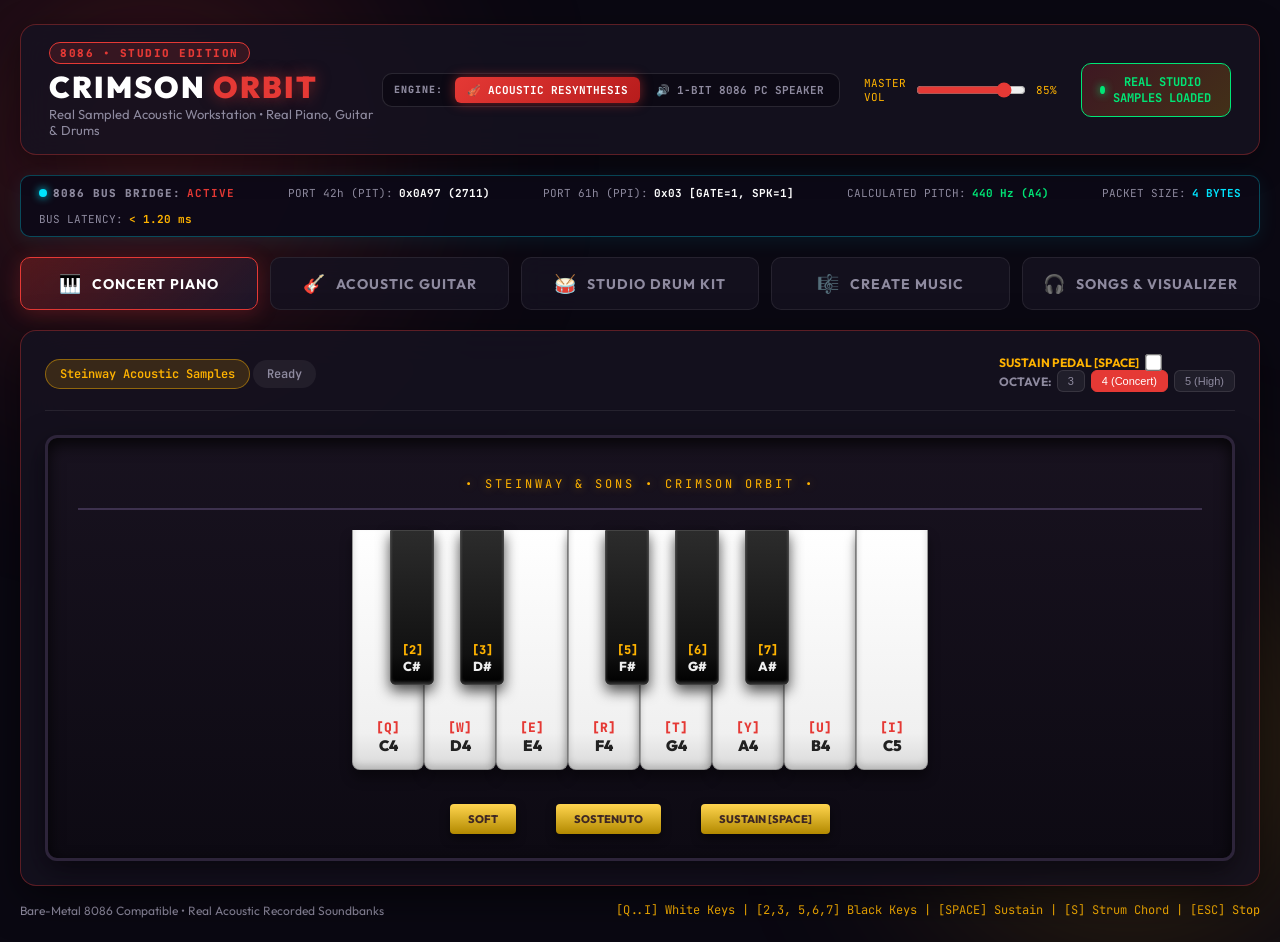
